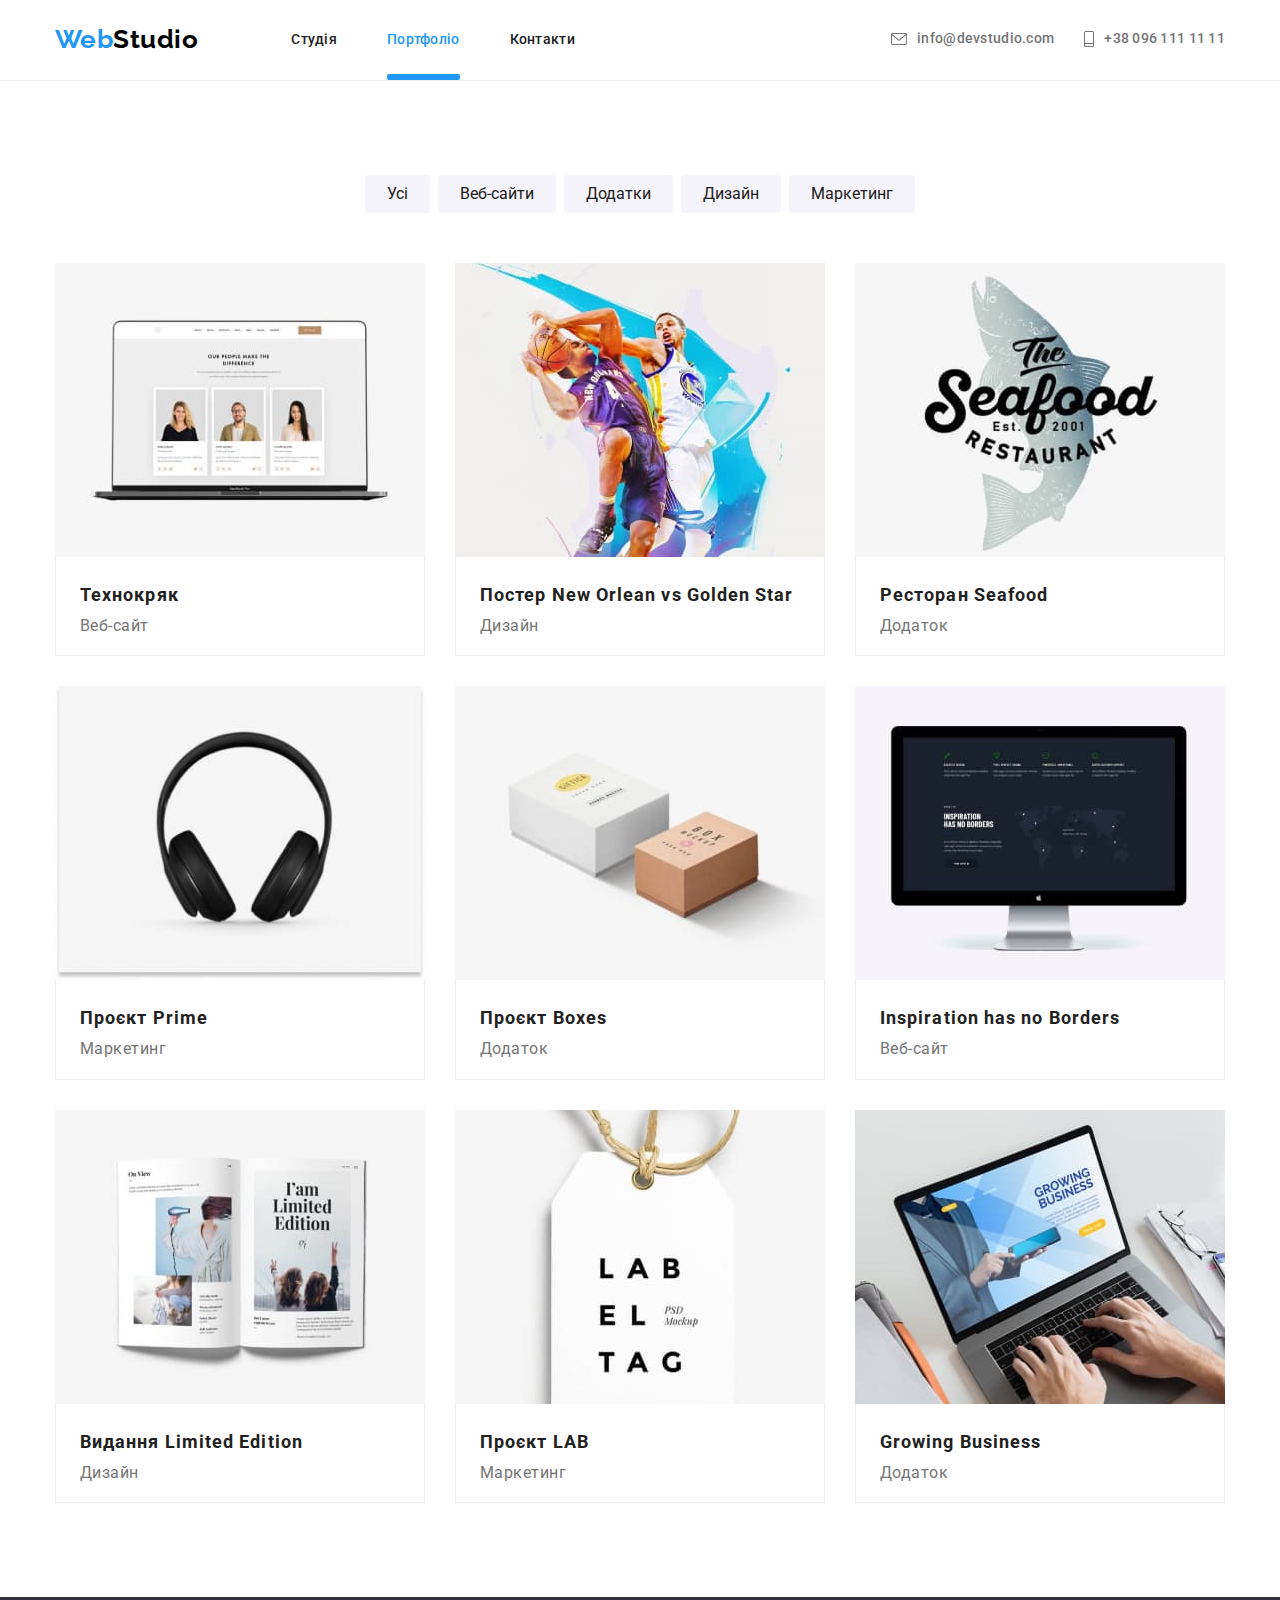
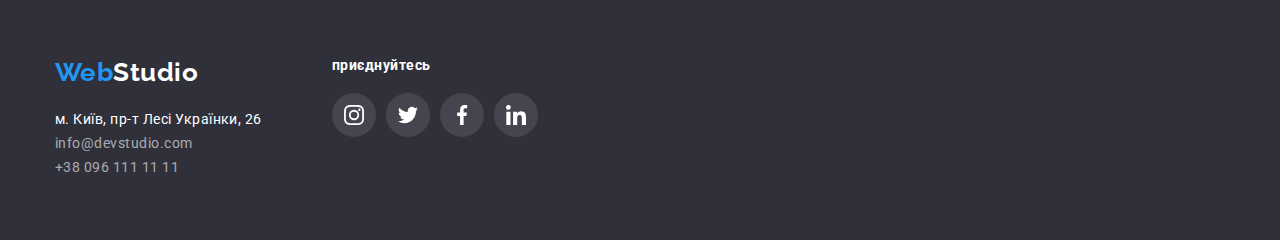
==== portfolio.html @ 8bb7c462 "hw6" ====
<!DOCTYPE html>
<html lang="uk">
<head>
    <meta charset="UTF-8">
    <meta http-equiv="X-UA-Compatible" content="IE=edge">
    <meta name="viewport" content="width=device-width, initial-scale=1.0">
    <title>Document</title>

    <link rel="preconnect" href="https://fonts.googleapis.com">
    <link rel="preconnect" href="https://fonts.gstatic.com" crossorigin>
    <link href="https://fonts.googleapis.com/css2?family=Raleway:wght@700&family=Roboto:wght@400;500;700;900&display=swap" rel="stylesheet">

    <link rel="stylesheet" href="https://cdnjs.cloudflare.com/ajax/libs/modern-normalize/1.1.0/modern-normalize.min.css">

    <link rel="stylesheet" href="./css/style.css">
    
</head>
<body>

    <header class="header section">
        <div class="container">
            <div class="header-container">
                <nav class="header-nav">
                    <a href="#" class="logo"> <span class="web">Web</span>Studio</a>
                    <ul class="header-menu">
                        <li><a href="index.html" class="header-link">Студія</a></li>
                        <li><a href="portfolio.html" class="header-link current-link">Портфоліо</a></li>
                        <li><a href="" class="header-link">Контакти</a></li>
                    </ul>
                </nav>
                <ul class="header-contacts">
                    <li class="contacts-list">
                        <div class="header-icon">
                            <a href="mailto:info@devstudio.com" class="e-mail">
                                <svg width="16" height="12">
                                    <use href="./images/icons.svg#icon-envelope" width="16" height="12"></use>
                                </svg>
                                info@devstudio.com
                            </a>
                        </div>
                    </li>
                    <li class="contacts-li">
                        <div class="header-icon">
                            <a href="tel:+380961111111" class="tel">
                                <svg width="10" height="16">
                                    <use href="./images/icons.svg#icon-smartphone"></use>
                                </svg>
                                +38 096 111 11 11
                            </a>
                        </div>
                    </li>
                </ul>
            </div>
        </div>
    </header>

    <main>
        <section class="section">
            <div class="container">
                <h1 class="visually-hidden">Портфоліо</h1>
                <ul class="filter-list">
                    <li>
                        <button type="button" class="filter">Усі</button>
                    </li>
                
                    <li>
                        <button type="button" class="filter">Веб-сайти</button>
                    </li>
                
                    <li>
                        <button type="button" class="filter">Додатки</button>
                    </li>
                
                    <li>
                        <button type="button" class="filter">Дизайн</button>
                    </li>
                
                    <li>
                        <button type="button" class="filter">Маркетинг</button>
                    </li>
                </ul>
                
                <ul class="projects-list">
                    <li class="section-portfolio-progect">
                        <article class="card">
                            <div class="card-thumb">
                                <div class="card-owerlay-section">
                                    <img src="./images/projects/portfolio(1).jpg" alt="Ноутбук із веб-сайтом" class="section-portfolio-img">
                                    <div class="card-owerlay">
                                        <p class="card-owerlay-text">
                                            Ресурс пропонує комплексні пропозиції з різним рівнем функціоналу та сервісів. Все це дозволить відвідувачу отримати
                                            вичерпні відомості про компанію чи приватну особу.
                                        </p>
                                    </div>
                                </div>
                            </div>
                            <div class="card-content">
                                <h2 class="section-portfolio-title">Технокряк</h2>
                                <p class="sectoin-portfolio-text">Веб-сайт</p>
                            </div>
                        </article>
                    </li>

                    <li class="section-portfolio-progect">
                        <article class="card">
                                <div class="card-owerlay-section">
                                    <img src="./images/projects/portfolio(2).jpg" alt="Ноутбук із веб-сайтом" class="section-portfolio-img">
                                    <div class="card-owerlay">
                                        <p class="card-owerlay-text">
                                            Ресурс пропонує комплексні пропозиції з різним рівнем функціоналу та сервісів. Все це дозволить відвідувачу
                                            отримати
                                            вичерпні відомості про компанію чи приватну особу.
                                        </p>
                                    </div>
                                </div>
                            <div class="card-content">
                                <h2 class="section-portfolio-title">Постер New Orlean vs Golden Star</h2>
                                <p class="sectoin-portfolio-text">Дизайн</p>
                            </div>
                        </article>
                    </li>

                    <li class="section-portfolio-progect">
                        <article class="card">
                                <div class="card-owerlay-section">
                                    <img src="./images/projects/portfolio(3).jpg" alt="Ноутбук із веб-сайтом" class="section-portfolio-img">
                                    <div class="card-owerlay">
                                        <p class="card-owerlay-text">
                                            Ресурс пропонує комплексні пропозиції з різним рівнем функціоналу та сервісів. Все це дозволить відвідувачу
                                            отримати
                                            вичерпні відомості про компанію чи приватну особу.
                                        </p>
                                    </div>
                                </div>
                            <div class="card-content">
                                <h2 class="section-portfolio-title">Ресторан Seafood</h2>
                                <p class="sectoin-portfolio-text">Додаток</p>
                            </div>
                        </article>
                    </li>

                    <li class="section-portfolio-progect">
                        <article class="card">
                                <div class="card-owerlay-section">
                                    <img src="./images/projects/portfolio(4).jpg" alt="Ноутбук із веб-сайтом" class="section-portfolio-img">
                                    <div class="card-owerlay">
                                        <p class="card-owerlay-text">
                                            Ресурс пропонує комплексні пропозиції з різним рівнем функціоналу та сервісів. Все це дозволить відвідувачу
                                            отримати
                                            вичерпні відомості про компанію чи приватну особу.
                                        </p>
                                    </div>
                                </div>
                            <div class="card-content">
                                <h2 class="section-portfolio-title">Проєкт Prime</h2>
                                <p class="sectoin-portfolio-text">Маркетинг</p>
                            </div>
                        </article>
                    </li>
                
                    <li class="section-portfolio-progect">
                        <article class="card">
                                <div class="card-owerlay-section">
                                    <img src="./images/projects/portfolio(5).jpg" alt="Ноутбук із веб-сайтом" class="section-portfolio-img">
                                    <div class="card-owerlay">
                                        <p class="card-owerlay-text">
                                            Ресурс пропонує комплексні пропозиції з різним рівнем функціоналу та сервісів. Все це дозволить відвідувачу
                                            отримати
                                            вичерпні відомості про компанію чи приватну особу.
                                        </p>
                                    </div>
                                </div>
                            <div class="card-content">
                                <h2 class="section-portfolio-title">Проєкт Boxes</h2>
                                <p class="sectoin-portfolio-text">Додаток</p>
                            </div>
                        </article>
                    </li>
                
                    <li class="section-portfolio-progect">
                        <article class="card">
                                <div class="card-owerlay-section">
                                    <img src="./images/projects/portfolio(6).jpg" alt="Ноутбук із веб-сайтом" class="section-portfolio-img">
                                    <div class="card-owerlay">
                                        <p class="card-owerlay-text">
                                            Ресурс пропонує комплексні пропозиції з різним рівнем функціоналу та сервісів. Все це дозволить відвідувачу
                                            отримати
                                            вичерпні відомості про компанію чи приватну особу.
                                        </p>
                                    </div>
                                </div>
                            <div class="card-content">
                                <h2 class="section-portfolio-title">Inspiration has no Borders</h2>
                                <p class="sectoin-portfolio-text">Веб-сайт</p>
                            </div>
                        </article>
                    </li>

                    <li class="section-portfolio-progect">
                        <article class="card">
                                <div class="card-owerlay-section">
                                    <img src="./images/projects/portfolio(7).jpg" alt="Ноутбук із веб-сайтом" class="section-portfolio-img">
                                    <div class="card-owerlay">
                                        <p class="card-owerlay-text">
                                            Ресурс пропонує комплексні пропозиції з різним рівнем функціоналу та сервісів. Все це дозволить відвідувачу
                                            отримати
                                            вичерпні відомості про компанію чи приватну особу.
                                        </p>
                                    </div>
                                </div>
                            <div class="card-content">
                                <h2 class="section-portfolio-title">Видання Limited Edition</h2>
                                <p class="sectoin-portfolio-text">Дизайн</p>
                            </div>
                        </article>
                    </li>
                
                    <li class="section-portfolio-progect">
                        <article class="card">
                                <div class="card-owerlay-section">
                                    <img src="./images/projects/portfolio(8).jpg" alt="Ноутбук із веб-сайтом" class="section-portfolio-img">
                                    <div class="card-owerlay">
                                        <p class="card-owerlay-text">
                                            Ресурс пропонує комплексні пропозиції з різним рівнем функціоналу та сервісів. Все це дозволить відвідувачу
                                            отримати
                                            вичерпні відомості про компанію чи приватну особу.
                                        </p>
                                    </div>
                                </div>
                            <div class="card-content">
                                <h2 class="section-portfolio-title">Проєкт LAB</h2>
                                <p class="sectoin-portfolio-text">Маркетинг</p>
                            </div>
                        </article>
                    </li>
                
                    <li class="section-portfolio-progect">
                        <article class="card">
                                <div class="card-owerlay-section">
                                    <img src="./images/projects/portfolio(9).jpg" alt="Ноутбук із веб-сайтом" class="section-portfolio-img">
                                    <div class="card-owerlay">
                                        <p class="card-owerlay-text">
                                            Ресурс пропонує комплексні пропозиції з різним рівнем функціоналу та сервісів. Все це дозволить відвідувачу
                                            отримати
                                            вичерпні відомості про компанію чи приватну особу.
                                        </p>
                                    </div>
                                </div>
                            <div class="card-content">
                                <h2 class="section-portfolio-title">Growing Business</h2>
                                <p class="sectoin-portfolio-text">Додаток</p>
                            </div>
                        </article>
                    </li>
                </ul>
            </div>
        </section>
    </main>


    <footer class="footer">
        <div class="container">
            <div class="footer-container">
                <div>
                    <a href="#" class="footer-logo"> <span class="web">Web</span>Studio</a>
                    <address>
                        <ul class="footer-list">
                            <li><a href="https://goo.gl/maps/CPtrU1FHBa2aNyZL9" target="_blank" rel="noopener noreferrer nofollow" class="footer-address">м. Київ, пр-т Лесі Українки, 26</a></li>
                            <li><a href="mailto:info@devstudio.com" class="footer-e-mail">info@devstudio.com</a></li>
                            <li><a href="tel:+380961111111" class="footer-tel">+38 096 111 11 11</a></li>
                        </ul>
                    </address>
                </div>
                <div class="socials-footer">
                    <h2 class="socials-footer-title">приєднуйтесь</h2>
                    <ul class="socials-list">
                        <li class="socials-item">
                            <a href="" class="socials-link-footer">
                                <svg width="20" height="20">
                                    <use href="./images/icons.svg#icon-instagram"></use>
                                </svg>
                            </a>
                        </li>
                    
                        <li class="socials-item">
                            <a href="" class="socials-link-footer">
                                <svg width="20" height="20">
                                    <use href="./images/icons.svg#icon-twitter"></use>
                                </svg>
                            </a>
                        </li>
                    
                        <li class="socials-item">
                            <a href="" class="socials-link-footer">
                                <svg width="20" height="20">
                                    <use href="./images/icons.svg#icon-facebook"></use>
                                </svg>
                            </a>
                        </li>
                    
                        <li class="socials-item">
                            <a href="" class="socials-link-footer">
                                <svg width="20" height="20">
                                    <use href="./images/icons.svg#icon-linkedin"></use>
                                </svg>
                            </a>
                        </li>
                    </ul>
                </div>
            </div>
        </div>
    </footer>
    
</body>
</html>
---- css/style.css ----
:root {
  --color-bg-action: #2196F3;
  --color-bg-button-active: #188CE8;

  --main-bg-color: #FFFFFF;
  --dark-bg-color: #2F303A;
  --secondary-bg-color: #F5F4FA;

  --color-primary: #212121;
  --color-secondary: #757575;
  --color-invert: #FFFFFF;

  --color-black: #000000;

  --line-color: #ECECEC;
  --footer-address-color: rgba(255, 255, 255, 0.6);

  --icons-color: #AFB1B8;

  --card-set-gap: 30px;
  --footer-icon-bg: rgba(255, 255, 255, 0.1);
}

body {
    background-color: var(--main-bg-color);
    font-family: 'Roboto' , sans-serif;
    font-weight: 500;
    color: var(--color-primary);
    letter-spacing: 0.03em;
    margin: 0;

}

.container{
  width: 1200px;
  margin: 0 auto;
  padding: 0 15px;
  margin-bottom: 0;
}

ul {
  list-style: none;
  padding: 0;
  margin: 0;
}

li {
  margin: 0;
}

.visually-hidden {
  position: absolute;
  white-space: nowrap;
  width: 1px;
  height: 1px;
  overflow: hidden;
  border: 0;
  padding: 0;
  clip: rect(0 0 0 0);
  clip-path: inset(50%);
  margin: -1px;
}

.section {
  padding: 94px 0;
}

.section-title {
  font-weight: 700;
  font-size: 36px;
  line-height: 1.17;
  text-align: center;
  color: var(--color-primary);
  margin: 0 0 50px;
}

.section-list {
  display: flex;
  gap: 30px;
  justify-content: center;
}

/* Header */

.header {
  padding-top: 24px;
  padding-bottom: 25px;
  border-bottom: 1px solid var(--line-color);
}

.header-container {
  display: flex;
  justify-content: space-between;
  align-items: center;
}

.header-nav {
  display: flex;
  justify-content: space-between;
  align-items: center;
  gap: 93px;
}

.header-menu {
  display: flex;
  gap: 50px;
}

.header-contacts {
  display: flex;
  gap: 30px;
}

.logo {
  color: var(--color-black);
  font-family: 'Raleway' , sans-serif;
  font-weight: 700;
  font-size: 26px;
  line-height: 1.19;
  text-decoration: none;
}

.web {
  color: var(--color-bg-action);
}

.contacts-list {
  display: flex;
  gap: 10px;
}

.e-mail {
  display: flex;
  gap: 10px;
  font-size: 14px;
  line-height: 1.14;
  letter-spacing: 0.02em;
  color: var(--color-secondary);
  fill: var(--color-secondary);
  align-items: center;
  text-decoration: none;
}

.tel {
  display: flex;
  gap: 10px;
  font-size: 14px;
  line-height: 1.14;
  letter-spacing: 0.02em;
  color: var(--color-secondary);
  fill: var(--color-secondary);
  align-items: center;
  text-decoration: none;
}

.header-link {
  position: relative;
  font-size: 14px;
  line-height: 1.14;
  letter-spacing: 0.02em;
  color: var(--color-primary);
  text-decoration: none;
}

.current-link {
  color: var(--color-bg-action);
  padding-bottom: 33px;
}

.current-link::after {
  content: '';
  position: absolute;
  bottom: 0;
  left: 0;
  width: 100%;
  border: 3px solid;
  background-color: var(--color-bg-action);
  border-radius: 2px;
}


.header-link:hover,
.e-mail:hover,
.tel:hover,
.footer-tel:hover,
.footer-e-mail:hover,
.footer-address:hover {
  color: var(--color-bg-action);
  fill: var(--color-bg-action);
  cursor: pointer;
}

.header-link:focus,
.e-mail:focus,
.tel:focus,
.header-icon:focus,
.footer-tel:focus,
.footer-e-mail:focus,
.footer-address:focus {
  color: var(--color-bg-action);
  fill: var(--color-bg-action);
  cursor: pointer;
}


/* Head */

.head-section{
  background-color: var(--dark-bg-color);
  padding: 200px 0px;
  background-image: linear-gradient(to right, rgba(47, 48, 58, 0.4), rgba(47, 48, 58, 0.4)), url('../images/head-fone.jpg');
  background-repeat: no-repeat;
  background-position: center center;
}

.button {
  font-family: 'Roboto', sans-serif;
  font-weight: 700;
  display: flex;
  align-items: center;
  text-align: center;
  font-size: 16px;
  line-height: 1.88; 
  letter-spacing: 0.06em;
  background-color: var(--color-bg-action) ;
  color: var(--main-bg-color);
  padding: 10px 32px;
  border: none;
  border-radius: 4px;
  margin: 0 auto;
}

.button:hover {
  background-color: var(--color-bg-button-active);
}

.button:focus {
  background-color: var(--color-bg-button-active);
}

.head-title {
  font-weight: 900;
  font-size: 44px;
  line-height: 1.36;
  text-align: center;
  letter-spacing: 0.06em;
  text-transform: uppercase;
  color: var(--main-bg-color);
  margin: 0 auto 30px;
  width: 696px;
}


/* Advantages */

.section-advantages-title {
  font-weight: 700;
  font-size: 14px;
  line-height: 1.14;
  text-transform: uppercase;
  color: var(--color-primary);
  margin: 0 0 10px;
}

.section-advantages-text {
  font-weight: 400;
  font-size: 14px;
  line-height: 1.71;
  color: var(--color-secondary);
  width: 270px;
  margin: 0;
}

.section-advantages-icon {
  background-color: var(--secondary-bg-color);
  background-size: 270px 120px;
  border-radius: 4px;
  margin-bottom: 30px;
}

.advantages-icon {
  margin: 25px 100px;
  width: 70px;
  height: 70px;
}


/* Work */

.section-work {
  padding-top: 0;
}

.section-work-img {
  width: 370px;
  height: 294px;
  margin: 0;
  padding: 0;
  height: 100%;
}

.section-work-title {
  position: absolute;
  font-weight: 700;
  font-size: 14px;
  line-height: 1.14;
  text-align: center;
  text-transform: uppercase;
  color: var(--color-invert);  
  background-color: rgba(47, 48, 58, 0.8);
  padding: 27px 0;
  width: 100%;
  bottom: 0;
  margin: 0;
}

.section-work-item {
  position: relative;
}


/* Team */

.section-team {
  background-color: var(--secondary-bg-color);
}

.section-team-card {
  background-color: var(--main-bg-color);
  box-shadow: 0px 1px 3px rgba(0, 0, 0, 0.12), 0px 1px 1px rgba(0, 0, 0, 0.14), 0px 2px 1px rgba(0, 0, 0, 0.2);
  border-radius: 0px 0px 4px 4px;
}

.section-team-img {
  width: 270px;
  height: 260px;
}

.section-team-name {
  font-size: 16px;
  line-height: 1.19;
  text-align: center;
  color: var(--color-primary);
  margin: 0 0 10px;
}

.section-team-profession {
  font-weight: 400;
  font-size: 16px;
  line-height: 1.19;
  text-align: center;
  color: var(--color-secondary);
  margin: 0;
  margin-bottom: 16px;
} 

.team-card-content {
  padding: 30px;
}


/* Footer */

.footer {
  background-color: var(--dark-bg-color);
  padding: 60px 0;
}

.footer-logo {
  font-family: 'Raleway', sans-serif;
  font-weight: 700;
  font-size: 26px;
  line-height: 1.19;
  color: var(--color-invert);
  text-decoration: none;
}

.footer-address {
  font-style: normal;
  font-weight: 400;
  font-size: 14px;
  line-height: 1.71;
  color: var(--color-invert);
  text-decoration: none;
}

.footer-e-mail {
  font-style: normal;
  font-weight: 400;
  font-size: 14px;
  line-height: 1.71;
  color: var(--footer-address-color);
  text-decoration: none;
}

.footer-tel {
  font-style: normal;
  font-weight: 400;
  font-size: 14px;
  line-height: 1.71;
  color: var(--footer-address-color);
  text-decoration: none;
}

.footer-list {
  margin: 20px 0 9px;
}

.footer-list:last-child {
  margin-bottom: 0;
}

.footer-container {
  display: flex;
  gap: 70px;
}


/* Footer sending */

.footer-title {
  font-weight: 700;
  font-size: 14px;
  line-height: 16px;
  letter-spacing: 0.03em;
  text-transform: uppercase;
  color: var(--color-invert);
  margin-bottom: 20px;
  margin-top: 12px;
}

.sending-button {
  font-weight: 700;
  font-size: 16px;
  line-height: 30px;
  display: flex;
  align-items: center;
  text-align: center;
  letter-spacing: 0.06em;
  color: var(--color-invert);
  fill: var(--color-invert);
  background-color: var(--color-bg-action);
  padding: 10px 28px;
  border: none;
  box-shadow: 0px 4px 4px rgba(0, 0, 0, 0.15);
  border-radius: 4px;
}

.icon-send-button {
  margin-left: 10px;
}

.sending-button:hover {
  cursor: pointer;
}

.sending-button:focus {
  cursor: pointer;
}

.footer-field {
  display: flex;
  justify-content: center;
  align-items: center;
  
}


.footer-field-input {
  width: 358px;
  height: 50px;
  padding: 0 16px;
  outline: none;
  border: 1px solid rgba(255, 255, 255, 0.3);
  filter: drop-shadow(0px 4px 4px rgba(0, 0, 0, 0.15));
  border-radius: 4px;
  background-color: var(--dark-bg-color);
  margin-right: 12px;
}

.sending {
  margin-left: 23px;
}


/* Portfoloi */

.filter-list {
  display: flex;
  gap: 8px;
  justify-content: center;
  margin-bottom: 50px;
}

.filter {
  font-size: 16px;
  line-height: 1.625;
  text-align: center;
  color: var(--color-primary);
  text-decoration: none;
  background-color: var(--secondary-bg-color);
  border: none;
  border-radius: 4px;
  padding: 6px 22px;
}

.filter:hover {
  background-color: var(--color-bg-action);
  color: var(--color-invert);
  cursor: pointer;
  box-shadow: 0px 3px 1px rgba(0, 0, 0, 0.1), 0px 1px 2px rgba(0, 0, 0, 0.08), 0px 2px 2px rgba(0, 0, 0, 0.12);
}

.filter:focus {
  background-color: var(--color-bg-action);
  color: var(--color-invert);
  cursor: pointer;
  box-shadow: 0px 3px 1px rgba(0, 0, 0, 0.1), 0px 1px 2px rgba(0, 0, 0, 0.08), 0px 2px 2px rgba(0, 0, 0, 0.12);
}

.projects-list {
  display: flex;
  flex-wrap: wrap;
  margin-left: calc(-1 * var(--card-set-gap));
  margin-top: calc(-1 * var(--card-set-gap));
}

.section-portfolio-title {
  font-weight: 700;
  font-size: 18px;
  line-height: 2;
  letter-spacing: 0.06em;
  color: var(--color-primary);
  margin: 0 0 4px;
}

.sectoin-portfolio-text {
  font-weight: 400;
  font-size: 16px;
  line-height: 1,88;
  color: var(--color-secondary);
  margin: 0;;
} 

.section-portfolio-img {
  display: block;
  max-width: 100%;
  height: auto;
  width: 370px;
  height: 294px;
}

.section-portfolio-progect {
  flex-basis: calc(100% / 3 - var(--card-set-gap));
  margin-left: var(--card-set-gap);
  margin-top: var(--card-set-gap);
}

.card {
  width: 370px;
  transition: transform 250ms cubic-bezier(0.4, 0, 0.2, 1);
}

.card:hover {
  box-shadow: 0px 1px 1px rgba(0, 0, 0, 0.12), 0px 4px 4px rgba(0, 0, 0, 0.06), 1px 4px 6px rgba(0, 0, 0, 0.16);
  cursor: pointer;
}

.card:focus {
  box-shadow: 0px 1px 1px rgba(0, 0, 0, 0.12), 0px 4px 4px rgba(0, 0, 0, 0.06), 1px 4px 6px rgba(0, 0, 0, 0.16);
  cursor: pointer;
}

.card-content {
  padding: 20px 24px;
  border: 1px solid var(--line-color);
  border-top: none;
}

.card-owerlay-section {
  position: relative;
  overflow: hidden;
}

.card-owerlay {
  position: absolute;
  top: 0;
  left: 0;
  height: 100%;
  background: rgba(33, 150, 243, 0.9);
  padding: 63px 24px;
  transform: translateY(101%);
  transition: transform 250ms cubic-bezier(0.4, 0, 0.2, 1);
}

.card:hover .card-owerlay {
  transform: translateY(0);
}

.card-owerlay-text {
  font-weight: 400;
  font-size: 18px;
  line-height: 28px;
  letter-spacing: 0.03em;
  color: var(--color-invert);
}


/* Socials */

.socials-list {
  display: flex;
  align-items: center;
  gap: 10px;
}

.socials-item {
  width: 44px;
  height: 44px;
}

.socials-link {
  display: flex;
  justify-content: center;
  align-items: center;
  width: 100%;
  height: 100%;
  fill: var(--icons-color);
  border-radius: 50%;
}

.socials-link:hover {
  fill: var(--color-invert);
  background-color: var(--color-bg-action);
}

.socials-link:focus {
  fill: var(--color-invert);
  background-color: var(--color-bg-action);
}

.socials-footer-title {
  font-weight: 700;
  font-size: 14px;
  line-height: 1, 14;
  color: var(--color-invert);
  margin: 0 0 20px;
}


.socials-link-footer {
  display: flex;
  justify-content: center;
  align-items: center;
  width: 100%;
  height: 100%;
  fill: var(--color-invert);
  border-radius: 50%;
  background-color: var(--footer-icon-bg);
}

.socials-link-footer:hover {
  fill: var(--color-invert);
  background-color: var(--color-bg-action);
}

.socials-link-footer:focus {
  fill: var(--color-invert);
  background-color: var(--color-bg-action);
}


/* Clients */

.clients-list {
  display: flex;
  align-items: center;
  gap: 30 px; 
}

.clients-link {
  display: flex;
  justify-content: center;
  align-items: center;
  fill: var(--icons-color);
  border: 1px solid var(--icons-color);
  border-radius: 4px;
  padding: 16px 32px;
}

.clients-link:hover {
  fill: var(--color-bg-action);
  border: 1px solid var(--color-bg-action);
  cursor: pointer;
}

.clients-link:focus {
  fill: var(--color-bg-action);
  border: 1px solid var(--color-bg-action);
  cursor: pointer;
}


/* Modal */

.backdrop {
  position: fixed;
  top: 0;
  left: 0;
  width: 100%;
  height: 100%;
  background-color: rgba(0, 0, 0, 0.2);;
}

.modal {
  position: absolute;
  top: 50%;
  left: 50%;
  width: 100%;
  max-width: 528px;
  height: 100%;
  max-height: 581px;
  background-color: var(--color-invert);
  box-shadow: 0px 1px 3px rgba(0, 0, 0, 0.12), 0px 1px 1px rgba(0, 0, 0, 0.14), 0px 2px 1px rgba(0, 0, 0, 0.2);
  border-radius: 4px;
  transform: translate(-50%, -50%) scale(1);
  transition: transform 250ms cubic-bezier(0.4, 0, 0.2, 1);
  padding: 40px;
}

.modal-title {
  font-weight: 700;
  font-size: 20px;
  line-height: 23px;
  text-align: center;
  letter-spacing: 0.03em;
  color: var(--color-primary);
  margin: 0 0 12px;
  align-items: center;
  justify-content: center;
}

.backdrop.is-hidden .modal {
  transform: translate(-50%, -50%) scale(0.8) ;
}

.is-hidden {
  opacity: 0;
  visibility: hidden;
  pointer-events: none;
}

.close-button {
  position: absolute;
  top: 7px;
  right: 7px;
  display: flex;
  justify-content: center;
  align-items: center;
  background-color: var(--color-invert);
  border: 1px solid rgba(0, 0, 0, 0.1);
  fill: var(--color-black);
  border-radius: 50%;
  padding: 0;
  margin: 0;
  width: 30px;
  height: 30px;
}

.close-button:hover {
  fill: var(--color-bg-action);
  cursor: pointer;
}

.close-button:focus {
  fill: var(--color-bg-action);
  cursor: pointer;
}

/* Forms */

.form-field-label {
  margin-bottom: 4px;
  font-weight: 400;
  font-size: 12px;
  line-height: 14px;
  letter-spacing: 0.01em;
  color: var(--color-secondary);
}

.form-field-input {
  width: 100%;
  height: 40px;
  padding: 0 12px 0 42px;
  border: 1px solid rgba(33, 33, 33, 0.2);
  border-radius: 4px;
  outline: none;
}

.form-field-textarea {
  width: 100%;
  height: 120px;
  overflow: auto;
  padding: 12px 16px;
  border: 1px solid rgba(33, 33, 33, 0.2);
  border-radius: 4px;
  outline: none;
  margin-bottom: 20px;
}

.form-field-textarea:focus {
  border-color: var(--color-bg-action);
  cursor: pointer;
}

.form-field-textarea::placeholder {
  font-weight: 400;
  font-size: 12px;
  line-height: 14px;
  letter-spacing: 0.01em;
  color: rgba(117, 117, 117, 0.5);
}

.form-field {
  position: relative;
  margin-bottom: 10px;
}

.form-field-checkbox {
  margin-bottom: 30px;
}

.terms-checkbox {
  font-weight: 400;
  font-size: 14px;
  line-height: 24px;
  letter-spacing: 0.03em;
  color: var(--color-secondary);
}

.terms {
  text-decoration-line: underline;
  color: var(--color-bg-action);
}

.form-field-icon {
  position: absolute;
  top: 50%;
  left: 12px;
  transform: translateY(-50%);
  fill: var(--color-primary);
}

.checkbox-input {
  appearance: none;
}

.checkbox-icon {
  border: var(--color-primary) 2px solid ;
  border-radius: 2px;
  fill: transparent;
  margin: 3px 7px 00;
}

.checkbox-input:checked + .checkbox-icon {
  fill: var(--color-invert);
  background-color: var(--color-bg-action);
  border-color: var(--color-bg-action) ;
}

.checkbox {
  display: flex;
}

.form-button {
  font-family: 'Roboto', sans-serif;
  font-weight: 700;
  display: flex;
  align-items: center;
  text-align: center;
  font-size: 16px;
  line-height: 1.88;
  letter-spacing: 0.06em;
  background-color: var(--color-bg-action);
  color: var(--main-bg-color);
  padding: 10px 52px;
  border: none;
  border-radius: 4px;
  margin: 0 auto;
  box-shadow: 0px 4px 4px rgba(0, 0, 0, 0.15);
}

.form-button:hover {
  cursor: pointer;
  background-color: var(--color-bg-button-active);
}

.form-field-input:hover {
  cursor: pointer;
}

.form-field-input:focus {
  border-color: var(--color-bg-action) ;
  cursor: pointer;
}

.form-field-input:focus + .form-field-icon {
  fill: var(--color-bg-action);
  cursor: pointer;
}
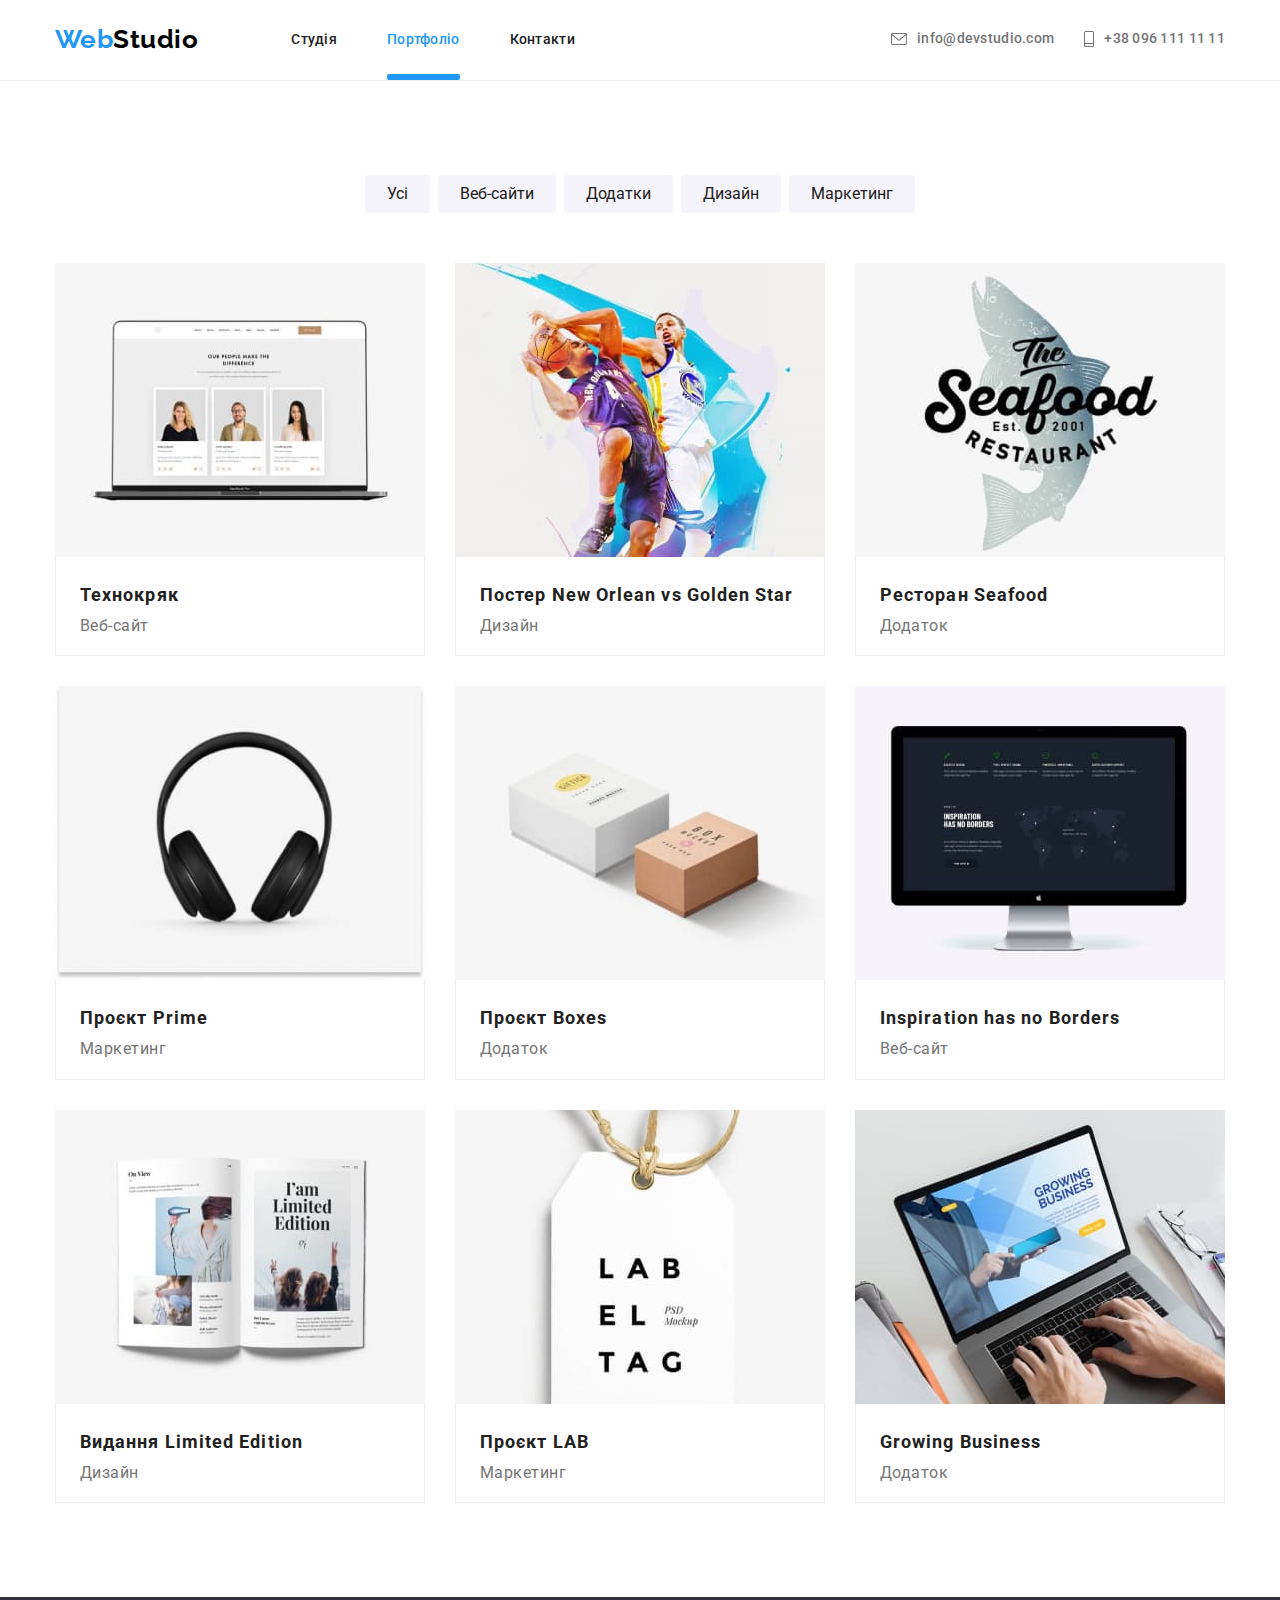
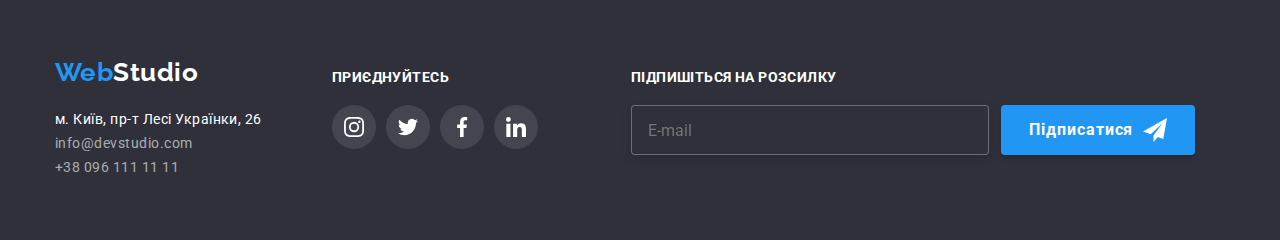
==== commit 1bf37b57: "add changed" ====
--- a/portfolio.html
+++ b/portfolio.html
@@ -263,16 +263,18 @@
             <div class="footer-container">
                 <div>
                     <a href="#" class="footer-logo"> <span class="web">Web</span>Studio</a>
-                    <address>
+                    <address class="footer-address">
                         <ul class="footer-list">
-                            <li><a href="https://goo.gl/maps/CPtrU1FHBa2aNyZL9" target="_blank" rel="noopener noreferrer nofollow" class="footer-address">м. Київ, пр-т Лесі Українки, 26</a></li>
+                            <li><a href="https://goo.gl/maps/CPtrU1FHBa2aNyZL9" target="_blank"
+                                    rel="noopener noreferrer nofollow" class="footer-address">м. Київ, пр-т Лесі Українки,
+                                    26</a></li>
                             <li><a href="mailto:info@devstudio.com" class="footer-e-mail">info@devstudio.com</a></li>
                             <li><a href="tel:+380961111111" class="footer-tel">+38 096 111 11 11</a></li>
                         </ul>
                     </address>
                 </div>
                 <div class="socials-footer">
-                    <h2 class="socials-footer-title">приєднуйтесь</h2>
+                    <h2 class="footer-title">приєднуйтесь</h2>
                     <ul class="socials-list">
                         <li class="socials-item">
                             <a href="" class="socials-link-footer">
@@ -281,7 +283,7 @@
                                 </svg>
                             </a>
                         </li>
-                    
+    
                         <li class="socials-item">
                             <a href="" class="socials-link-footer">
                                 <svg width="20" height="20">
@@ -289,7 +291,7 @@
                                 </svg>
                             </a>
                         </li>
-                    
+    
                         <li class="socials-item">
                             <a href="" class="socials-link-footer">
                                 <svg width="20" height="20">
@@ -297,7 +299,7 @@
                                 </svg>
                             </a>
                         </li>
-                    
+    
                         <li class="socials-item">
                             <a href="" class="socials-link-footer">
                                 <svg width="20" height="20">
@@ -307,6 +309,19 @@
                         </li>
                     </ul>
                 </div>
+                <div class="sending">
+                    <h2 class="footer-title">Підпишіться на розсилку</h2>
+                    <div class="footer-field">
+                        <input class="footer-field-input" id="user-email" type="email" name="user-email"
+                            placeholder="E-mail">
+                        <button class="sending-button">
+                            Підписатися
+                            <svg width="24" height="24" class="icon-send-button">
+                                <use href="./images/icons.svg#icon-send"></use>
+                            </svg>
+                        </button>
+                    </div>
+                </div>
             </div>
         </div>
     </footer>
--- a/css/style.css
+++ b/css/style.css
@@ -139,6 +139,7 @@
   fill: var(--color-secondary);
   align-items: center;
   text-decoration: none;
+  transition: color 250ms cubic-bezier(0.4, 0, 0.2, 1), fill 250ms cubic-bezier(0.4, 0, 0.2, 1);
 }
 
 .tel {
@@ -151,6 +152,7 @@
   fill: var(--color-secondary);
   align-items: center;
   text-decoration: none;
+  transition: color 250ms cubic-bezier(0.4, 0, 0.2, 1), fill 250ms cubic-bezier(0.4, 0, 0.2, 1);
 }
 
 .header-link {
@@ -160,6 +162,7 @@
   letter-spacing: 0.02em;
   color: var(--color-primary);
   text-decoration: none;
+  transition: color 250ms cubic-bezier(0.4, 0, 0.2, 1);
 }
 
 .current-link {
@@ -213,7 +216,7 @@
   background-position: center center;
 }
 
-.button {
+.head-button {
   font-family: 'Roboto', sans-serif;
   font-weight: 700;
   display: flex;
@@ -228,13 +231,14 @@
   border: none;
   border-radius: 4px;
   margin: 0 auto;
-}
-
-.button:hover {
+  transition: background-color 250ms cubic-bezier(0.4, 0, 0.2, 1);
+}
+
+.head-button:hover {
   background-color: var(--color-bg-button-active);
 }
 
-.button:focus {
+.head-button:focus {
   background-color: var(--color-bg-button-active);
 }
 
@@ -382,6 +386,7 @@
   line-height: 1.71;
   color: var(--color-invert);
   text-decoration: none;
+  transition: color 250ms cubic-bezier(0.4, 0, 0.2, 1);
 }
 
 .footer-e-mail {
@@ -391,6 +396,7 @@
   line-height: 1.71;
   color: var(--footer-address-color);
   text-decoration: none;
+  transition: color 250ms cubic-bezier(0.4, 0, 0.2, 1);
 }
 
 .footer-tel {
@@ -400,6 +406,7 @@
   line-height: 1.71;
   color: var(--footer-address-color);
   text-decoration: none;
+  transition: color 250ms cubic-bezier(0.4, 0, 0.2, 1);
 }
 
 .footer-list {
@@ -444,6 +451,7 @@
   border: none;
   box-shadow: 0px 4px 4px rgba(0, 0, 0, 0.15);
   border-radius: 4px;
+  transition: background-color 250ms cubic-bezier(0.4, 0, 0.2, 1);
 }
 
 .icon-send-button {
@@ -452,10 +460,12 @@
 
 .sending-button:hover {
   cursor: pointer;
+  background-color: var(--color-bg-button-active);
 }
 
 .sending-button:focus {
   cursor: pointer;
+  background-color: var(--color-bg-button-active);
 }
 
 .footer-field {
@@ -502,6 +512,7 @@
   border: none;
   border-radius: 4px;
   padding: 6px 22px;
+  transition: box-shadow 250ms cubic-bezier(0.4, 0, 0.2, 1), color 250ms cubic-bezier(0.4, 0, 0.2, 1), background-color 250ms cubic-bezier(0.4, 0, 0.2, 1);
 }
 
 .filter:hover {
@@ -558,7 +569,7 @@
 
 .card {
   width: 370px;
-  transition: transform 250ms cubic-bezier(0.4, 0, 0.2, 1);
+  transition: box-shadow 250ms cubic-bezier(0.4, 0, 0.2, 1);
 }
 
 .card:hover {
@@ -627,6 +638,7 @@
   height: 100%;
   fill: var(--icons-color);
   border-radius: 50%;
+  transition: fill 250ms cubic-bezier(0.4, 0, 0.2, 1), background-color 250ms cubic-bezier(0.4, 0, 0.2, 1);
 }
 
 .socials-link:hover {
@@ -657,6 +669,7 @@
   fill: var(--color-invert);
   border-radius: 50%;
   background-color: var(--footer-icon-bg);
+  transition: background-color 250ms cubic-bezier(0.4, 0, 0.2, 1);
 }
 
 .socials-link-footer:hover {
@@ -686,6 +699,7 @@
   border: 1px solid var(--icons-color);
   border-radius: 4px;
   padding: 16px 32px;
+  transition: fill 250ms cubic-bezier(0.4, 0, 0.2, 1), border 250ms cubic-bezier(0.4, 0, 0.2, 1);
 }
 
 .clients-link:hover {
@@ -765,6 +779,7 @@
   margin: 0;
   width: 30px;
   height: 30px;
+  transition: fill 250ms cubic-bezier(0.4, 0, 0.2, 1);
 }
 
 .close-button:hover {
@@ -795,6 +810,7 @@
   border: 1px solid rgba(33, 33, 33, 0.2);
   border-radius: 4px;
   outline: none;
+  transition: fill 250ms cubic-bezier(0.4, 0, 0.2, 1), border 250ms cubic-bezier(0.4, 0, 0.2, 1);
 }
 
 .form-field-textarea {
@@ -806,6 +822,7 @@
   border-radius: 4px;
   outline: none;
   margin-bottom: 20px;
+  transition: border 250ms cubic-bezier(0.4, 0, 0.2, 1);
 }
 
 .form-field-textarea:focus {
@@ -853,6 +870,7 @@
 
 .checkbox-input {
   appearance: none;
+  transition: fill 250ms cubic-bezier(0.4, 0, 0.2, 1), border 250ms cubic-bezier(0.4, 0, 0.2, 1);
 }
 
 .checkbox-icon {
@@ -860,6 +878,7 @@
   border-radius: 2px;
   fill: transparent;
   margin: 3px 7px 00;
+  transition: background-color 250ms cubic-bezier(0.4, 0, 0.2, 1), fill 250ms cubic-bezier(0.4, 0, 0.2, 1);
 }
 
 .checkbox-input:checked + .checkbox-icon {
@@ -888,6 +907,7 @@
   border-radius: 4px;
   margin: 0 auto;
   box-shadow: 0px 4px 4px rgba(0, 0, 0, 0.15);
+  transition: background-color 250ms cubic-bezier(0.4, 0, 0.2, 1);
 }
 
 .form-button:hover {
